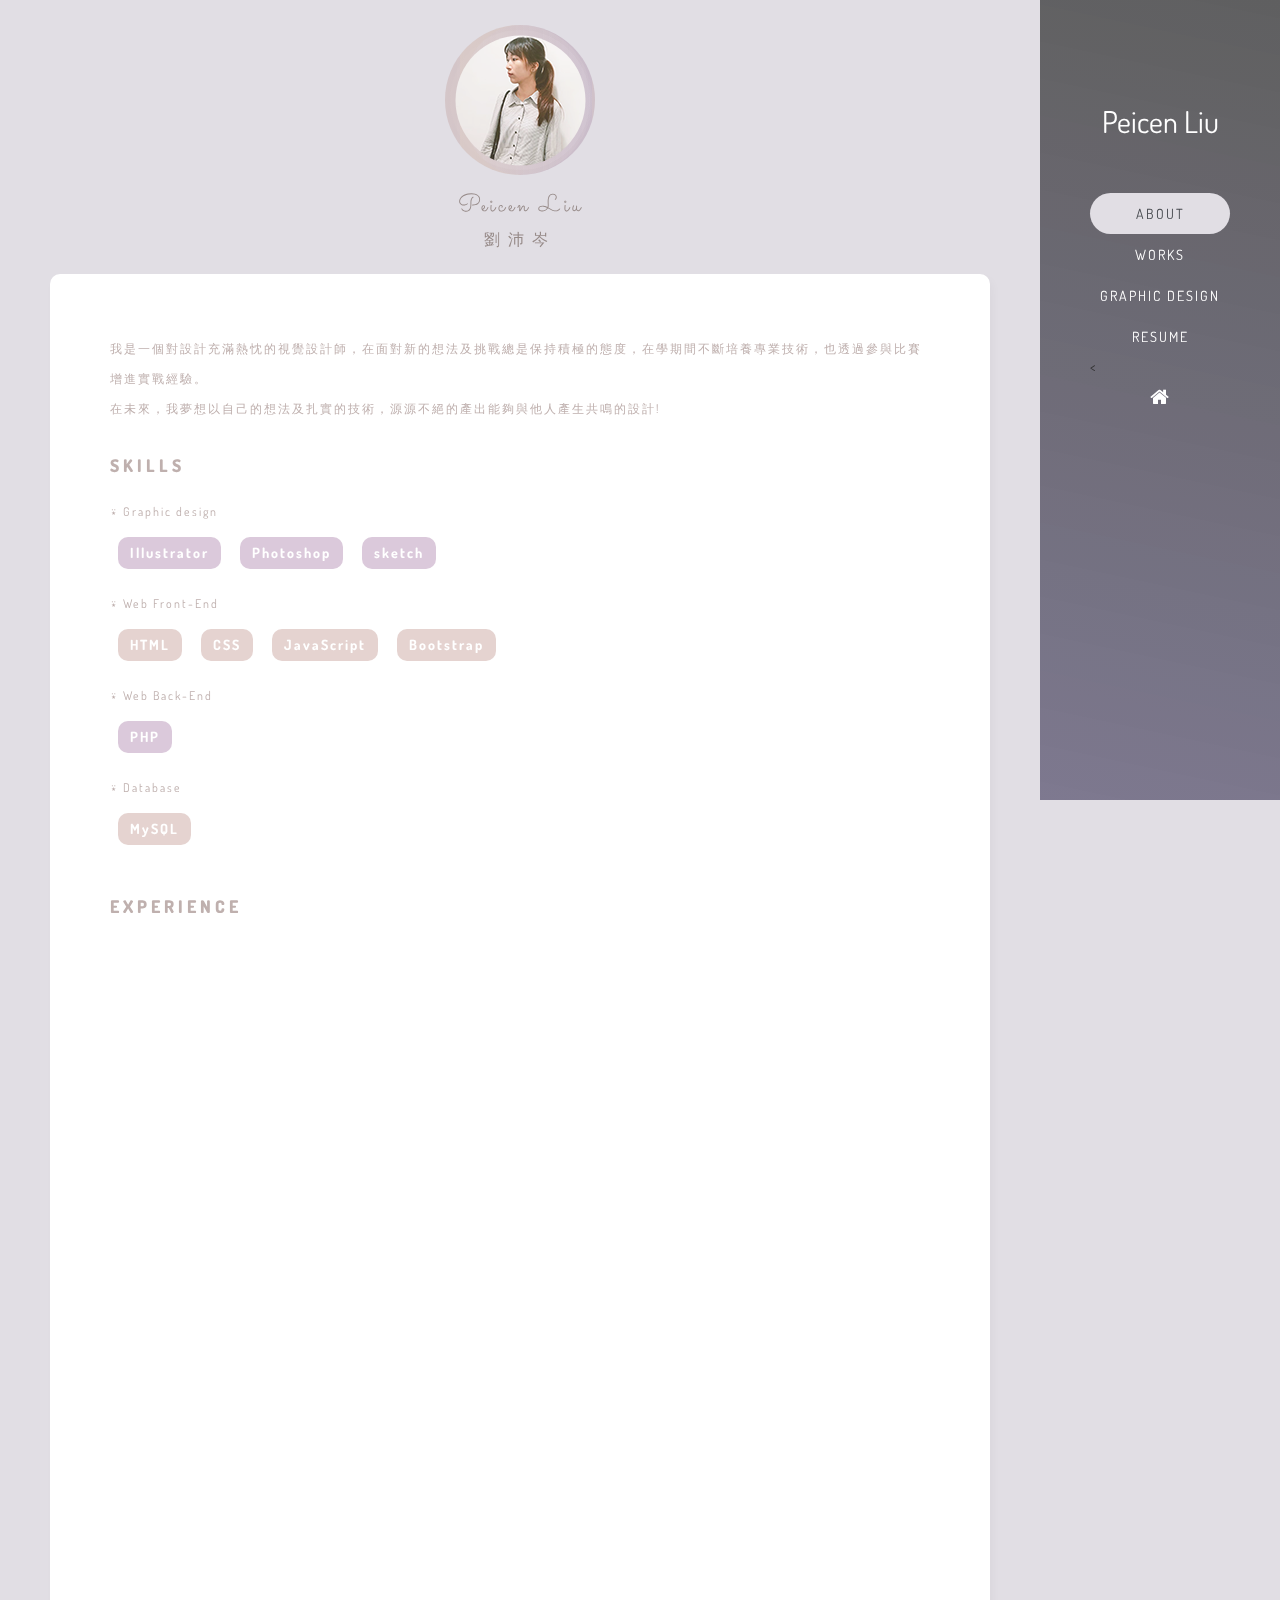
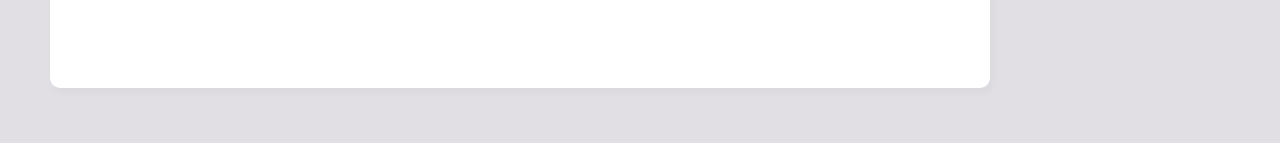
==== about.html @ 9bccd0f5 "Upload files" ====
<!DOCTYPE html>
<html>
<head>
	<title>About - PEICEN LIU</title>
	<meta name="viewport" content="width=device-width, initial-scale=1, maximum-scale=2">
	<link href="https://maxcdn.bootstrapcdn.com/bootstrap/3.3.7/css/bootstrap.min.css" rel="stylesheet" media="screen">
 	<link rel="stylesheet" type="text/css" href="./css/AboutStyle.css">
 	<link rel="stylesheet" href="./css/aos.css" />
 	<link rel="stylesheet" href="https://cdnjs.cloudflare.com/ajax/libs/font-awesome/4.7.0/css/font-awesome.min.css">

</head>
<body>
	<div class="mobile_sidebar">
		<input type="checkbox" id="menuToggler" value="1" />
		<label for="menuToggler" id="menuTogglerLabel" class="menu-toggler" role="button">
			<span class="menu-toggler-line"></span>
			<span class="menu-toggler-line"></span>
			<span class="menu-toggler-line"></span>
		</label>
		<div id="mobileSidebarContent" class="mobile_sidebar_content">
			<div calss="button-container">
				<a href="about.html">ABOUT</a>
				<a class="nowpage" href="works.html">WORKS</a>
				<a href="graphic design.html">GRAPHIC DESIGN</a>
				<a href="https://drive.google.com/file/d/1nu_SvPkmKwNjqZmivEJHaXBu2ofRTJ4h/view?usp=sharing" target="_blank">RESUME</a><<br />
				<a href="index.html"><i class="fa fa-home" style="font-size:20px;"></i></a>
			</div>
		</div>
	</div>
	<div class="content-wrap">
		<div class="about-page">
			<div class="about-intro" data-aos="zoom-in" data-aos-duration="300">
				<div class="circle-box">
					<div class="img-wrapper">
						<img src="./img/selfie3.png">
					</div>
				</div>
				<p class="my-name">Peicen Liu<br /><span>劉沛岑</span></p>
			</div>
			<div class="main-content" data-aos="zoom-in" data-aos-duration="700">
				<p>我是一個對設計充滿熱忱的視覺設計師，在面對新的想法及挑戰總是保持積極的態度，在學期間不斷培養專業技術，也透過參與比賽增進實戰經驗。 <br />在未來，我夢想以自己的想法及扎實的技術，源源不絕的產出能夠與他人產生共鳴的設計!</p>
				<h1>SKILLS</h1>
				<p>⍣ Graphic design</p>
				<div>
					<label class="labelcolor-purple">Illustrator</label>
					<label class="labelcolor-purple">Photoshop</label>
					<label class="labelcolor-purple">sketch</label>
				</div>
				<p>⍣ Web Front-End</p>
				<div>
					<label class="labelcolor-orange">HTML</label>
					<label class="labelcolor-orange">CSS</label>
					<label class="labelcolor-orange">JavaScript</label>
					<label class="labelcolor-orange">Bootstrap</label>
				</div>
				<p>⍣ Web Back-End</p>
				<div>
					<label class="labelcolor-purple">PHP</label>
				</div>
				<p>⍣ Database</p>
				<div>
					<label class="labelcolor-orange">MySQL</label>
				</div>
				<h1>EXPERIENCE</h1>
				<div class="experience-content" data-aos="fade-down">
					<h1 class="experience-title">2020</h1>
					<div class="each-experience" data-aos="zoom-in-left">
						<ins>01月</ins>
						<span>跨領域智慧創新暨創意應用競賽</span>
						<p>作品名稱:基於LoRa技術智慧型車檢系統-以台北YouBike為例</p>
					</div>
					<h1 class="experience-title">2019</h1>
					<div class="each-experience" data-aos="zoom-in-left">
						<ins>12月</ins>
						<span>國立台中科技大學 資訊與流通學院 專題成果展</span>
						<p>作品名稱:以LoRa為基礎的行動醫療輔具故障診斷系統</p>
					</div>
					<div class="each-experience" data-aos="zoom-in-left">
						<ins>09月</ins>
						<span>TANET 臺灣網際網路研討會</span>
						<p>作品名稱:以LoRa為基礎的行動醫療輔具故障診斷系統</p>
					</div>
					<div class="each-experience" data-aos="zoom-in-left">
						<ins>08月</ins>
						<span>金車咖啡杯創意設計比賽</span>
						<p>作品名稱:Love The World</p>
					</div>
					<div class="each-experience" data-aos="zoom-in-left">
						<ins>05月</ins>
						<span>HTC U12 溫馨創意背蓋設計大賽</span>
						<p>作品名稱:母親之花</p>
					</div>
					<h1 class="experience-title">2017</h1>
					<div class="each-experience" data-aos="zoom-in-left">
						<ins>12月</ins>
						<span>國立台中科技大學 資訊與流通學院 專題成果展</span>
						<p>作品名稱:遊不得你 微旅行APP</p>
					</div>
					<div class="each-experience" data-aos="zoom-in-left">
						<ins>09月</ins>
						<span>經濟部技術處 搶鮮大賽</span>
						<p>作品名稱:遊不得你 微旅行APP</p>
					</div>
					<div class="each-experience" data-aos="zoom-in-left">
						<ins>08月</ins>
						<span>經濟部技術處 搶鮮大賽創意貼圖競賽</span>
						<p>作品名稱:阿單的海洋生活 動態貼圖</p>
					</div>
				</div>
			</div>
		</div>
	</div>

	<div class="sidebar">
		<div class="text-container">
			<span>Peicen Liu</span>
		</div>
		<div class="btn-container">
			<a class="nowpage" href="about.html">ABOUT</a>
			<a href="works.html">WORKS</a>
			<a href="graphic design.html">GRAPHIC DESIGN</a>
			<a href="https://drive.google.com/file/d/1nu_SvPkmKwNjqZmivEJHaXBu2ofRTJ4h/view?usp=sharing" target="_blank">RESUME</a><<br />
			<a href="index.html"><i class="fa fa-home" style="font-size:20px;"></i></a>
		</div>
	</div>
	<script src="./css/aos.js"></script>
    <script>
      AOS.init({
        easing: 'ease-in-out-sine'
      });
    </script>
</body>
</html>
---- css/AboutStyle.css ----
@import url('https://fonts.googleapis.com/css?family=Dosis&display=swap');
@import url('https://fonts.googleapis.com/css?family=Sacramento&display=swap');

body {
    font-family: 'Dosis', sans-serif;
    font-stretch: condensed;
    background: #E1DEE4;
}

/*RWD*/
@media screen and (max-width: 1170px) {
    .sidebar {
        right: -240px !important;
    }
    .work-page {
        padding: 30px 5px !important;
        width: 100vw;
    }
    .content-wrap {
        width: 100% !important;
    }
}
@media screen and (max-width: 960px) {
    .main-content {
        margin: 10px !important;
        padding: 30px !important;
    }
    .main-content .experience-content {
        margin: 10px !important;
    }
}
@media screen and (min-width:1170px) {
    #menuTogglerLabel {
        display: none;
    }
}

/*Content-wrap*/
.content-wrap {
	display: inline-block;
	width: calc(100% - 240px);
    background: #fff;
    min-height: 800px;
    background: #E1DEE4;
}
.about-page {
	overflow: hidden;  /*超出範圍隱藏*/
}
/*about-intro*/
.about-page .about-intro {
	display: flex;
    flex-direction: column;  /*垂直反轉*/
    justify-content: center;
    align-items: center;
    text-align: center;
    margin: 30px auto 0 auto;
}
.about-page .about-intro .circle-box {
	position: relative;
    border: 2px #f4f4fa;
    background: #f4f4fa;
    border-radius: 100%;
    width: 140px;
    height: 140px;
    z-index: 0;
}
.about-page .about-intro .circle-box::before {
	content: " ";
    position: absolute;
    z-index: -1;
    top: -5px;
    left: -5px;
    right: -5px;
    bottom: -5px;
    border-radius: 109%;
    /*background-image: -webkit-gradient(linear,left top,right top,from(rgba(185,191,247,.64)),to(rgba(224,206,224,.56))),-webkit-gradient(linear,left top,right top,from(rgba(129,160,193,.64)),to(rgba(178,118,131,.56)));
    */background-image: linear-gradient(90deg,rgba(216,200,197,.64),rgba(200,185,200,.56)),linear-gradient(90deg,rgba(216,200,197,.64),rgba(200,185,200,.56));
    background-position: 0 0,100% 100%;
    background-size: 100% 11px;
    border-left: 15px solid rgba(216,200,197,.64);
    border-right: 3px solid rgba(200,185,200,.56);
    padding: 11px 9px;
}
.img-wrapper {
	position: relative;
    overflow: hidden;
	width: 140px;
    height: 140px;
    clip-path: circle(65px at center);
    -webkit-clip-path: circle(65px at center);
    vertical-align: middle;
    /*padding: 2px;*/
    margin: 0.5px;
}
.about-page .about-intro .my-name {
	padding: 20px 20px 0 20px;
	color: #968A88;
	font-size: 18pt;
	letter-spacing: 3px;
	font-family:  'Sacramento', cursive;
}
.about-page .about-intro .my-name span {
    font-family: 'Dosis', sans-serif;
    font-size: 12pt;
	letter-spacing: 8px;
	font-weight: 400;
}

/*main-content*/
.main-content {
	margin:  5px 50px 50px 50px;
	padding: 60px;
    background: #FFF;
	color: #BFB0AE;
    border-radius: 10px;
    box-shadow: 3px 5px 10px 0 rgba(0,0,0,0.03);
}
.main-content p {
	line-height: 2.5;
	font-size: 9pt;
	letter-spacing: 2px;
}
.main-content h1 {
	line-height: 2.5;
	font-size: 13pt;
	letter-spacing: 4px;
	font-weight: 1000;
}
.main-content label {
	padding: 6px 12px;
	margin: 0 8px 20px 8px;
	letter-spacing: 2px;
	color: #FFF;
	border-radius: 10px;
}
.main-content label.labelcolor-orange {
	background: #E5D3D0;
}
.main-content label.labelcolor-purple {
	background: #DBC9DB;
}
.main-content .experience-content {
	position: relative;
    z-index: 1010;
    margin-left: 55px;
}
.main-content .experience-content::after {
	content: " ";
    position: absolute;
    top: 20px;
    margin-left: -2px;
    width: 3px;
    height: 100%;
    background: #f5f5f5;
    z-index: -1;
}
.main-content .experience-title {
	position: relative;
	margin: 20px 0;
	padding-left: 20px;
	font-size: 12pt;
	letter-spacing: 4px;
	font-weight: 1000;
}
.main-content .experience-title::before {
	content: " ";
    position: absolute;
    left: 0;
    top: 50%;
    margin-left: -4px;
    margin-top: -4px;
    width: 8px;
    height: 8px;
    background: #DBC9DB;
}
.main-content .each-experience {
	position: relative;
    /*transition-duration: 0.2s;*/
}
.main-content .each-experience::before {
	content: " ";
    position: absolute;
    left: 0;
    top: 6px;
    width: 10px;
    height: 10px;
    margin-left: -5px;
    background: #DBC9DB;
    border: 2px solid #FFF;
    /*transition-duration: 0.2s*/
}
.main-content .each-experience ins {
	padding-left: 20px;
	color: #DBC9DB;
	text-decoration-line: none;
}
.main-content .each-experience span {
	padding-left: 20px;
	letter-spacing: 2px;
	color: #BFB0AE;
}
.main-content .each-experience p {
	padding-left: 70px;
	letter-spacing: 2px;
	font-size: 9pt;
	color: #EDDBD7;
}


/*Sidebar*/
.sidebar {
	position: fixed;
	display: inline-block;
	z-index: 1;
    top: 0;
    width: 240px;
    min-height: 800px;
    float: right;
	background-image: linear-gradient(192deg,rgba(81,81,81,.9),rgba(102,97,124,.81));
    overflow: hidden;
}
.sidebar span {
	padding: 10px;
	font-size: 30px;
	color: #FFF;
}
.text-container {
	margin: 100px 0 20px 0;
    text-align: center;
}
.btn-container {
	margin: 50px;
	letter-spacing: 2px;
}
.btn-container a {
	display: block;
	padding: 10px 0;
	line-height: 1.5;
	color: #FFF;
	text-decoration-line: none;
    text-align: center;
    transition: all .5s;
}
.btn-container a:hover {
	color: #AEABC6;
}
.btn-container .nowpage {
	background: #E1DEE4;
	color: #474A4F;
	border-radius: 30px;
}




/*mobile_sidebar*/
#menuTogglerLabel {
    position: absolute;
    top: 30px;
    right: 30px;
    cursor: pointer;
    opacity: 1;
    z-index: 1000;
}
#menuTogglerLabel .menu-toggler-line {
    background: #867A93;
    display: block;
    height: 4px;
    margin: 0 0 5px;
    -webkit-transition: all .3s ease-in-out;
    transition: all .3s ease-in-out;
    width: 30px;
    border-radius: 5px;
}
#menuToggler {
    position: absolute;
    opacity: 0;
}
#menuToggler:checked ~ #menuTogglerLabel .menu-toggler-line:first-child {
    -webkit-transform: rotate(45deg);
    transform: rotate(45deg);
    -webkit-transform-origin: 8px -1px;
    transform-origin: 3px;
}
#menuToggler:checked ~ #menuTogglerLabel .menu-toggler-line:nth-child(2) {
    opacity: 0;
}
#menuToggler:checked ~ #menuTogglerLabel .menu-toggler-line:nth-child(3) {
    -webkit-transform: rotate(-45deg);
    transform: rotate(-45deg);
    -webkit-transform-origin: 8px -1px;
    transform-origin: 1px 2px;
}
#menuToggler:checked~#menuTogglerLabel .menu-toggler-line {
    background: #fff;
}
#menuToggler:checked~.mobile_sidebar_content {
    display: flex;
    animation: fadein 0.5s;
    -webkit-animation: fadein 0.5s; /* Safari and Chrome */
}
@keyframes fadein {
    from {
        opacity:0;
    }
    to {
        opacity:1;
    }
}

.mobile_sidebar_content {
    position: absolute;
    z-index: 100;
    width: 100vw;
    height: 100vh;
    background-image: linear-gradient(192deg,rgba(151,151,151,.9),rgba(102,97,124,.81));
    justify-content: center;
    flex-direction: column;
    align-items: center;
    display: none;
    -webkit-transition: all 2s ;
    transition: all 2s ;
}
.mobile_sidebar_content a {
    display: block;
    font-size:16pt;
    line-height: 3;
    letter-spacing: 2pt;
    font-weight: 700;
    text-align: center;
    color: #FFF;
    text-decoration: none;
}
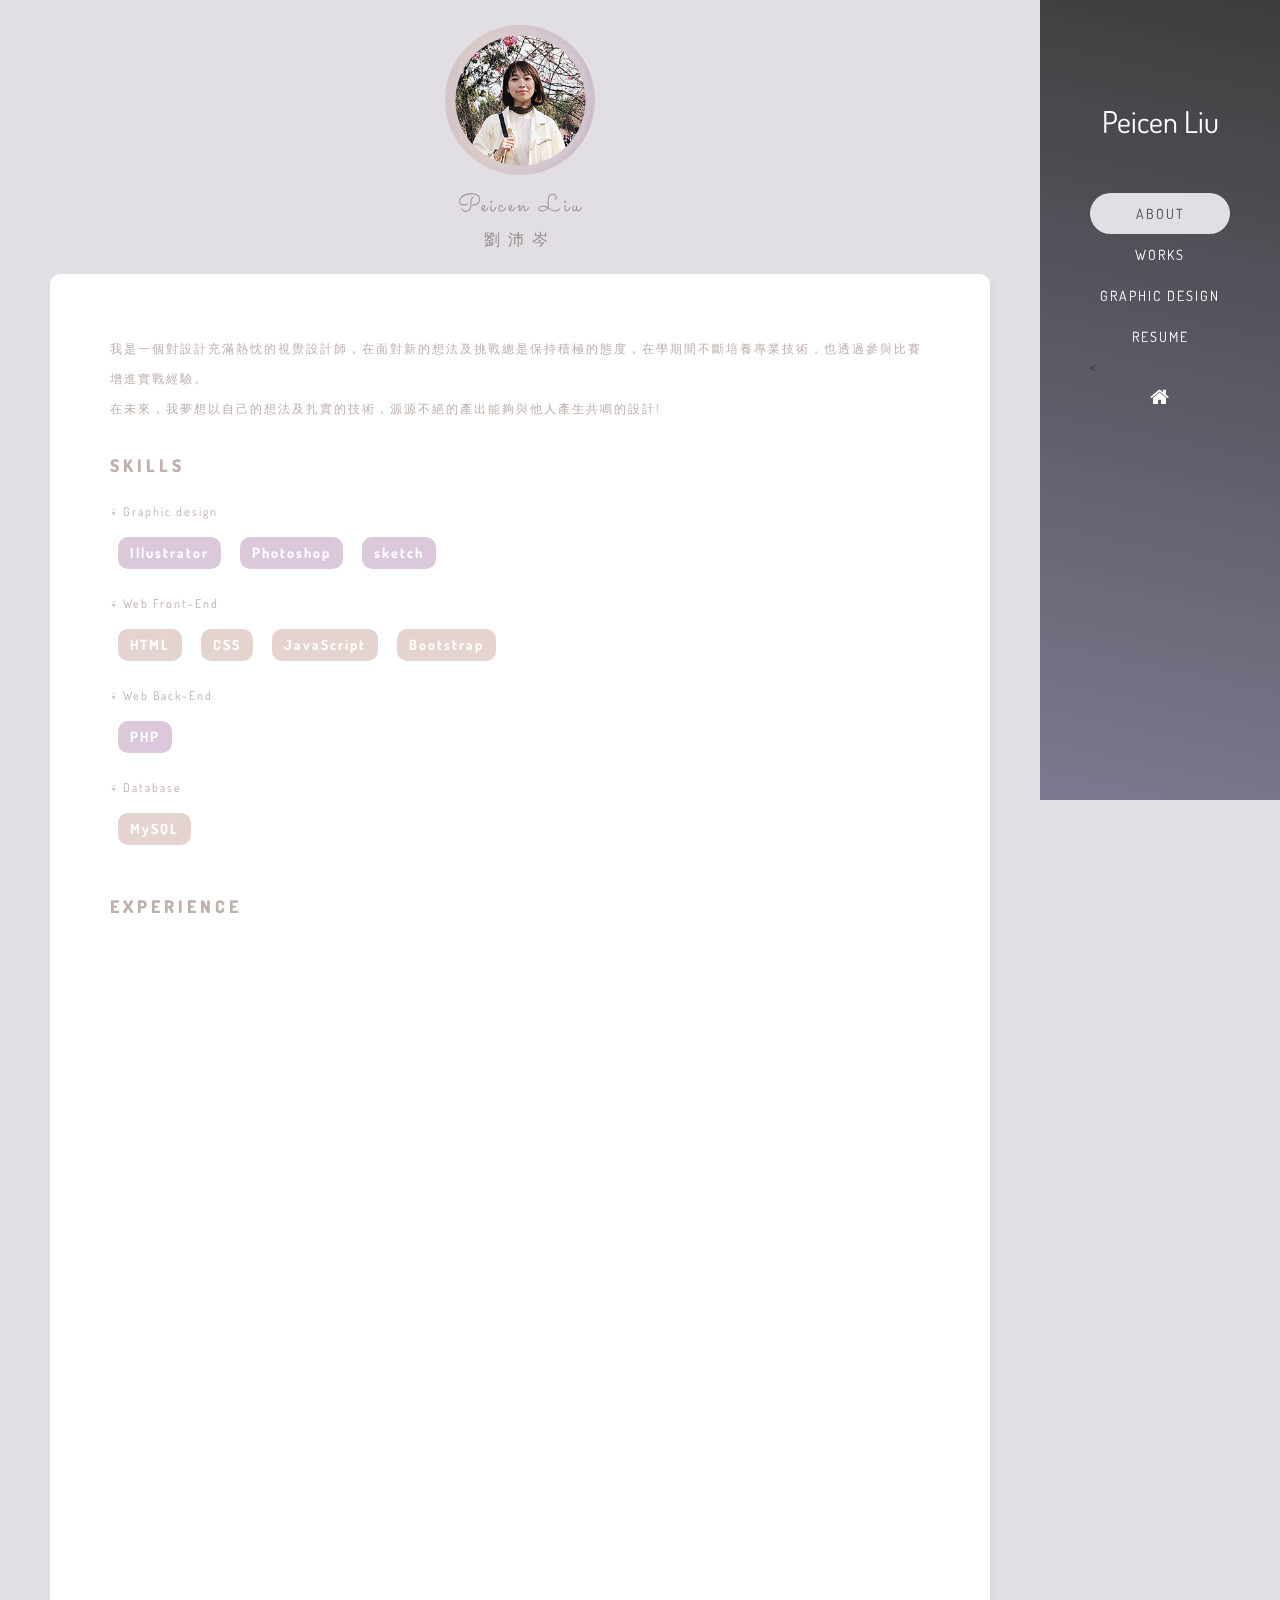
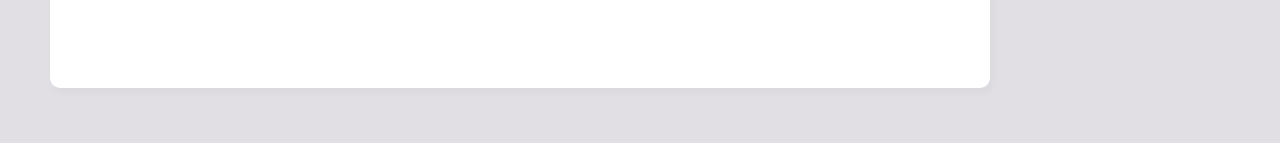
==== commit c26d1fe6: "update css" ====
--- a/about.html
+++ b/about.html
@@ -32,7 +32,7 @@
 			<div class="about-intro" data-aos="zoom-in" data-aos-duration="300">
 				<div class="circle-box">
 					<div class="img-wrapper">
-						<img src="./img/selfie3.png">
+						<img src="./img/selfie4.png">
 					</div>
 				</div>
 				<p class="my-name">Peicen Liu<br /><span>劉沛岑</span></p>
--- a/css/AboutStyle.css
+++ b/css/AboutStyle.css
@@ -92,6 +92,9 @@
     /*padding: 2px;*/
     margin: 0.5px;
 }
+.img-wrapper img {
+    width: 100%;
+}
 .about-page .about-intro .my-name {
 	padding: 20px 20px 0 20px;
 	color: #968A88;
@@ -216,7 +219,7 @@
     width: 240px;
     min-height: 800px;
     float: right;
-	background-image: linear-gradient(192deg,rgba(81,81,81,.9),rgba(102,97,124,.81));
+	background-image: linear-gradient(192deg,rgba(43,43,43,.9),rgba(102,97,124,.81));
     overflow: hidden;
 }
 .sidebar span {
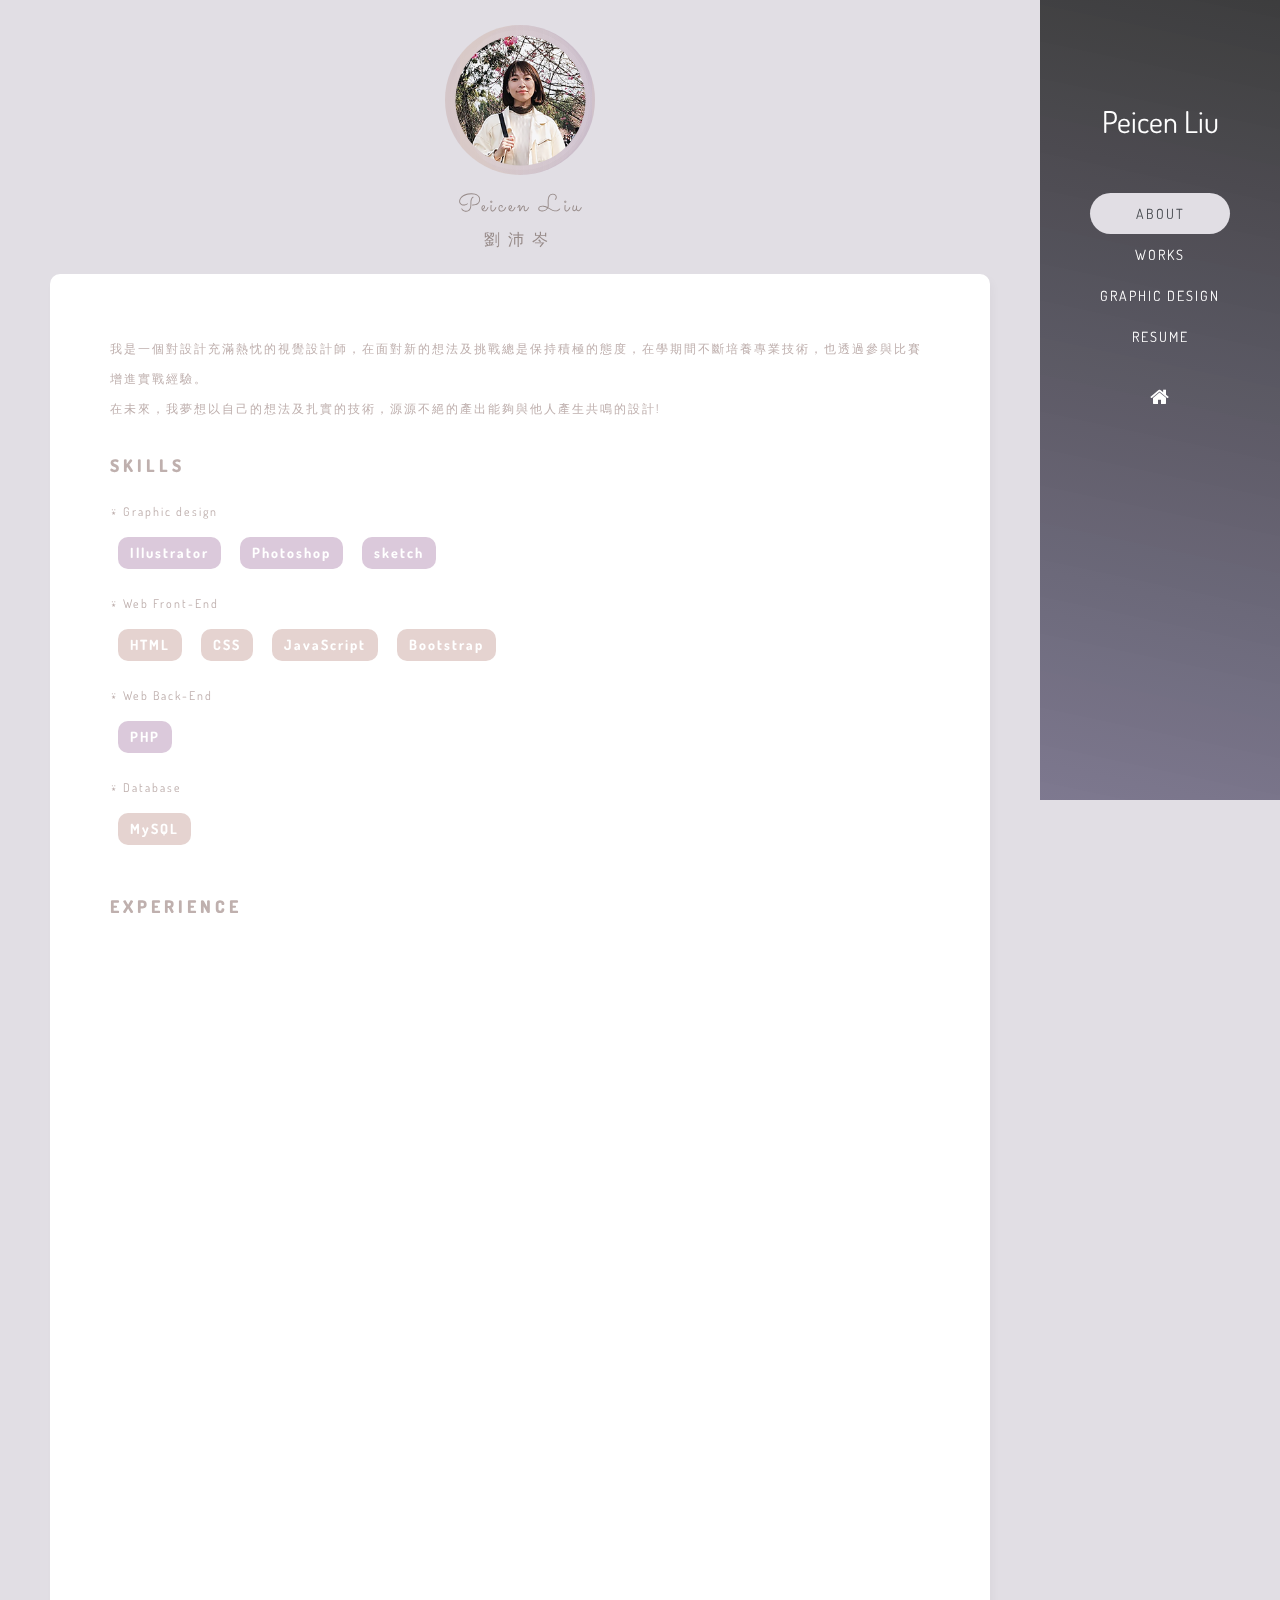
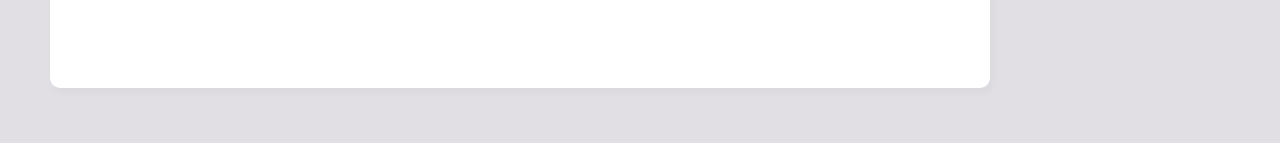
==== commit 61d02b87: "update resume link" ====
--- a/about.html
+++ b/about.html
@@ -22,7 +22,7 @@
 				<a href="about.html">ABOUT</a>
 				<a class="nowpage" href="works.html">WORKS</a>
 				<a href="graphic design.html">GRAPHIC DESIGN</a>
-				<a href="https://drive.google.com/file/d/1nu_SvPkmKwNjqZmivEJHaXBu2ofRTJ4h/view?usp=sharing" target="_blank">RESUME</a><<br />
+				<a href="https://drive.google.com/file/d/1dWdN5M6HoKL4h8J6K38hjY1uqUfXs_hH/view?usp=sharing" target="_blank">RESUME</a><br />
 				<a href="index.html"><i class="fa fa-home" style="font-size:20px;"></i></a>
 			</div>
 		</div>
@@ -119,7 +119,7 @@
 			<a class="nowpage" href="about.html">ABOUT</a>
 			<a href="works.html">WORKS</a>
 			<a href="graphic design.html">GRAPHIC DESIGN</a>
-			<a href="https://drive.google.com/file/d/1nu_SvPkmKwNjqZmivEJHaXBu2ofRTJ4h/view?usp=sharing" target="_blank">RESUME</a><<br />
+			<a href="https://drive.google.com/file/d/1dWdN5M6HoKL4h8J6K38hjY1uqUfXs_hH/view?usp=sharing" target="_blank">RESUME</a><br />
 			<a href="index.html"><i class="fa fa-home" style="font-size:20px;"></i></a>
 		</div>
 	</div>
